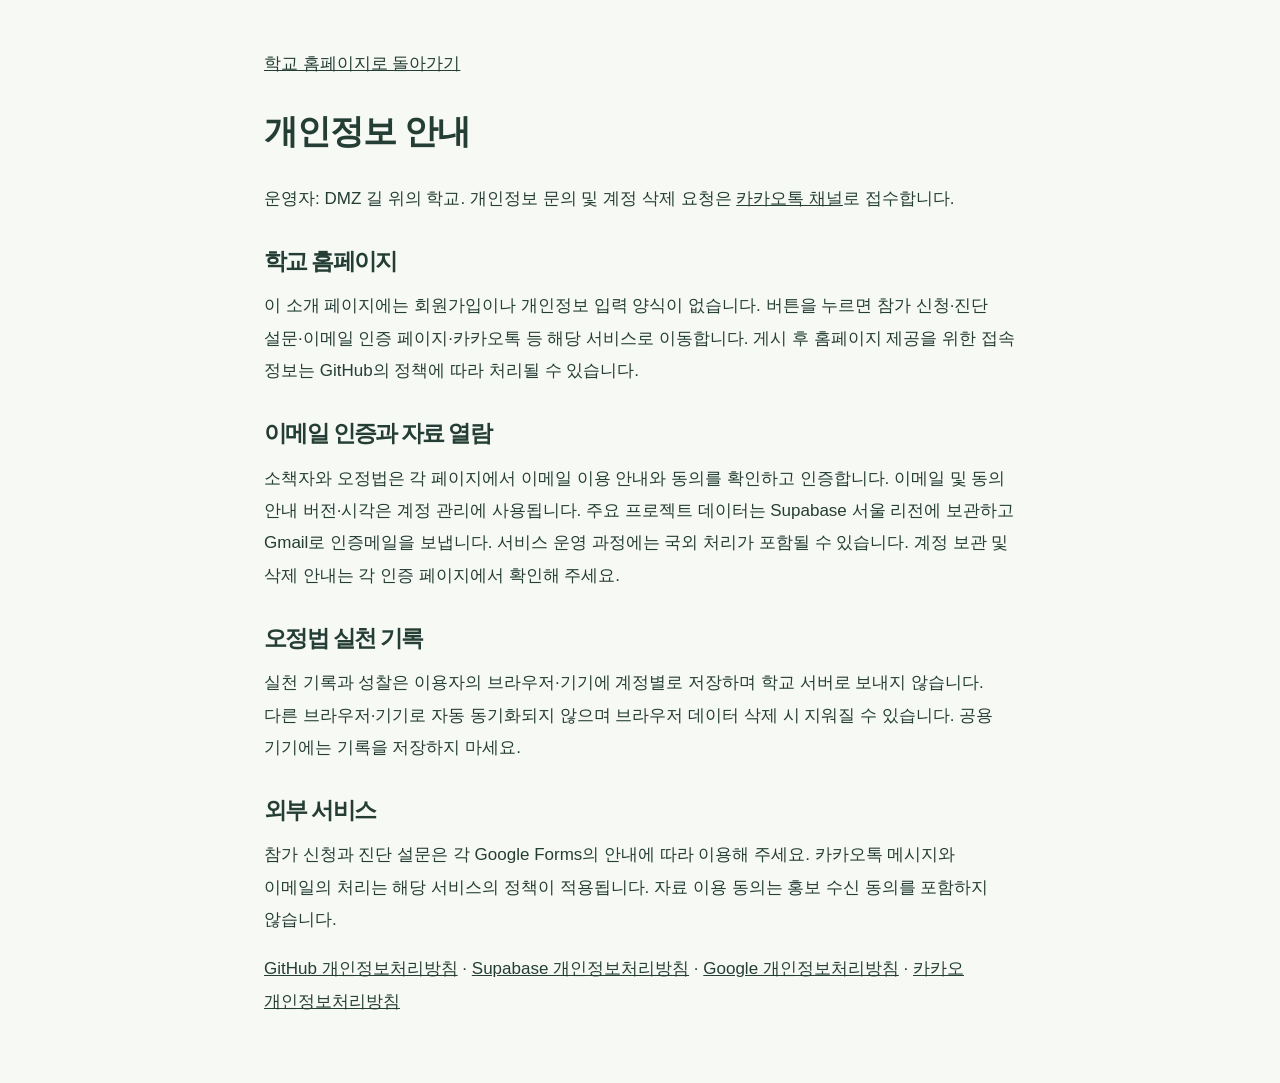
==== privacy.html @ 2d220b25 "DMZ 길 위의 학교 홈페이지 게시" ====
<!doctype html><html lang="ko"><head><meta charset="utf-8"><meta name="viewport" content="width=device-width,initial-scale=1"><title>개인정보 안내 | DMZ 길 위의 학교</title><link rel="stylesheet" href="style.css"><link rel="stylesheet" href="privacy.css"></head><body><main class="privacy"><a href="index.html">학교 홈페이지로 돌아가기</a><h1>개인정보 안내</h1><p>운영자: DMZ 길 위의 학교. 개인정보 문의 및 계정 삭제 요청은 <a href="https://pf.kakao.com/_qJvMX/chat" target="_blank" rel="noopener noreferrer">카카오톡 채널</a>로 접수합니다.</p><h2>학교 홈페이지</h2><p>이 소개 페이지에는 회원가입이나 개인정보 입력 양식이 없습니다. 버튼을 누르면 참가 신청·진단 설문·이메일 인증 페이지·카카오톡 등 해당 서비스로 이동합니다. 게시 후 홈페이지 제공을 위한 접속 정보는 GitHub의 정책에 따라 처리될 수 있습니다.</p><h2>이메일 인증과 자료 열람</h2><p>소책자와 오정법은 각 페이지에서 이메일 이용 안내와 동의를 확인하고 인증합니다. 이메일 및 동의 안내 버전·시각은 계정 관리에 사용됩니다. 주요 프로젝트 데이터는 Supabase 서울 리전에 보관하고 Gmail로 인증메일을 보냅니다. 서비스 운영 과정에는 국외 처리가 포함될 수 있습니다. 계정 보관 및 삭제 안내는 각 인증 페이지에서 확인해 주세요.</p><h2>오정법 실천 기록</h2><p>실천 기록과 성찰은 이용자의 브라우저·기기에 계정별로 저장하며 학교 서버로 보내지 않습니다. 다른 브라우저·기기로 자동 동기화되지 않으며 브라우저 데이터 삭제 시 지워질 수 있습니다. 공용 기기에는 기록을 저장하지 마세요.</p><h2>외부 서비스</h2><p>참가 신청과 진단 설문은 각 Google Forms의 안내에 따라 이용해 주세요. 카카오톡 메시지와 이메일의 처리는 해당 서비스의 정책이 적용됩니다. 자료 이용 동의는 홍보 수신 동의를 포함하지 않습니다.</p><p><a href="https://docs.github.com/en/site-policy/privacy-policies/github-general-privacy-statement">GitHub 개인정보처리방침</a> · <a href="https://supabase.com/privacy">Supabase 개인정보처리방침</a> · <a href="https://policies.google.com/privacy?hl=ko">Google 개인정보처리방침</a> · <a href="https://privacy.kakao.com/policy?lang=ko">카카오 개인정보처리방침</a></p></main></body></html>
---- style.css ----
:root{--ink:#243e35;--green:#254d3e;--muted:#66736b;--cream:#f7f6ee;--line:#dce1d7;--orange:#c96d34;--white:#fff;--sans:"Pretendard","Noto Sans KR","Malgun Gothic",sans-serif}*{box-sizing:border-box}html{scroll-behavior:smooth;scroll-padding-top:100px}body{margin:0;color:var(--ink);background:white;font-family:var(--sans);font-size:16px;line-height:1.8;word-break:keep-all}a{color:inherit;text-decoration:none}button{font:inherit}img{max-width:100%;height:auto}a,button,summary{-webkit-tap-highlight-color:transparent}a:focus-visible,button:focus-visible,summary:focus-visible{outline:3px solid #d67e3f;outline-offset:6px}::selection{background:#e1e9bc}.wrap{width:min(1180px,calc(100% - 96px));margin:auto}.skip{position:fixed;top:-100px;z-index:100;background:white;padding:12px}.skip:focus{top:10px}.header{position:sticky;top:0;z-index:20;background:rgba(255,255,255,.97);border-bottom:1px solid #e8e9e1}.header-inner{height:90px;display:flex;align-items:center;gap:30px}.brand{display:flex;align-items:center;gap:11px;line-height:1.25;flex-shrink:0}.brand img{width:48px;height:48px;object-fit:contain}.brand small{display:block;font-size:10px;letter-spacing:2px;font-weight:700;margin-bottom:4px}.brand b{font-size:20px;letter-spacing:-1px}.header nav{margin-left:auto;display:flex;gap:29px;font-size:14px;font-weight:600}.header nav a:hover{color:var(--orange)}.button{display:inline-flex;align-items:center;justify-content:center;gap:36px;background:var(--green);color:white;padding:16px 24px;border:1px solid var(--green);font-weight:700;font-size:15px;transition:background .2s,transform .2s;border-radius:3px}.button:hover{background:#35634e;transform:translateY(-2px)}.button span{font-size:20px;line-height:1}.button.small{font-size:13px;padding:11px 16px;gap:20px}.menu-toggle{display:none}.hero{background:var(--cream);overflow:hidden}.hero-grid{display:grid;grid-template-columns:1.15fr 1fr;align-items:center;gap:35px;min-height:700px;padding-top:65px;padding-bottom:60px}.eyebrow{font-size:11px;letter-spacing:2.1px;font-weight:750;margin:0 0 28px;display:flex;align-items:center;gap:10px}.dot{width:7px;height:7px;background:var(--orange);border-radius:50%}h1,h2,h3,h4,p{margin-top:0}h1{font-size:clamp(42px,4.4vw,64px);line-height:1.25;letter-spacing:-3px;font-weight:800;margin-bottom:27px}em{font-style:normal;color:var(--orange)}.hero-sub{font-size:21px;font-weight:700;margin-bottom:12px;letter-spacing:-.6px}.lead{color:var(--muted);font-size:16px;line-height:1.9}.actions{display:flex;align-items:center;gap:30px;margin-top:30px}.text-link{font-size:14px;font-weight:700;display:inline-flex;gap:26px;align-items:center;border-bottom:1px solid currentColor;padding-bottom:5px}.text-link:hover{color:var(--orange)}.hero-note{display:flex;gap:14px;align-items:center;font-size:11px;letter-spacing:.4px;color:#6b786e;margin-top:32px}.hero-note i{width:3px;height:3px;border-radius:50%;background:#97a38c}.hero-art{position:relative;margin:0;padding:20px 0;isolation:isolate}.logo-disc{background:#fff;border-radius:50%;padding:26px;box-shadow:0 24px 65px #294e3510;position:relative;overflow:hidden}.logo-disc img{display:block;width:100%;border-radius:50%}.orbit{position:absolute;z-index:-1;border:1px solid #d9dfd0;border-radius:50%;inset:-15px}.orbit-two{inset:-45px;border-style:dashed;border-color:#dde3d5}.hero-art figcaption{display:flex;justify-content:center;gap:16px;align-items:center;font-size:12px;letter-spacing:.8px;margin-top:26px}.north{font-size:30px;color:var(--orange)}.hero-bottom{border-top:1px solid var(--line);display:flex;justify-content:space-between;padding:22px 0;font-size:12px;letter-spacing:1px}.hero-bottom a{display:flex;gap:35px}.section{padding:110px 0}.split{display:grid;grid-template-columns:1fr 1fr;gap:90px}h2{font-size:39px;line-height:1.45;letter-spacing:-1.7px;margin:0;font-weight:750}.prose{padding-top:44px;color:var(--muted)}.prose p{margin-bottom:24px}.prose .large{font-size:22px;line-height:1.7;font-weight:600;color:var(--ink);letter-spacing:-.6px}.prose .text-link{color:var(--green);margin-top:10px}.values{background:#edf1e8}.section-head{display:flex;align-items:flex-end;justify-content:space-between;gap:50px;margin-bottom:55px}.section-head>p{margin:0 0 5px;color:var(--muted);font-size:15px}.value-grid{display:grid;grid-template-columns:repeat(4,1fr);border-top:1px solid #aab9a9}.value-grid article{padding:28px 24px 8px 0;position:relative}.value-grid article+article{border-left:1px solid #d0d9cb;padding-left:24px}.number{font-size:12px;color:#7f907d;font-family:monospace}.value-mark{display:block;font-size:50px;line-height:1.3;color:#759473;margin:25px 0 12px}.value-grid h3{font-size:29px;margin-bottom:0}.en{font-size:10px;letter-spacing:1.5px;color:#788772;margin-bottom:28px}.value-grid h4{font-size:15px;margin-bottom:12px}.value-grid article>p:last-child{font-size:14px;color:#62715f;line-height:1.9;margin:0}.story-grid{display:grid;grid-template-columns:1.07fr 1fr;gap:78px;align-items:center}.video-block video{width:100%;aspect-ratio:16/10;object-fit:contain;display:block;background:#152b23;border-radius:3px}.video-block>p{display:flex;justify-content:space-between;color:#7a857b;font-size:11px;border-bottom:1px solid var(--line);padding:15px 0}.story-intro{color:var(--muted);margin:25px 0}.learning-steps{list-style:none;margin:30px 0 0;padding:0}.learning-steps li{display:flex;align-items:baseline;gap:25px;padding:16px 0;border-top:1px solid var(--line)}.learning-steps span{font-size:17px;font-weight:750;flex-shrink:0}.learning-steps p{font-size:14px;color:var(--muted);margin:0}.library{background:var(--cream)}.book-feature{display:grid;grid-template-columns:.85fr 1.15fr;gap:85px;align-items:center}.book-stage{padding:40px;background:#e8e8dc;min-height:420px;text-align:center}.book-stage img{width:220px;box-shadow:12px 16px 25px #293d3628;transform:rotate(-3deg);display:block;margin:0 auto 26px}.book-caption{font-size:11px;letter-spacing:1px;color:#75816e}.book-copy .eyebrow{letter-spacing:1px;color:var(--orange);margin-bottom:16px}.book-copy h3{font-size:29px;line-height:1.6;letter-spacing:-1px;margin:0 0 13px}.author{font-size:12px;color:#6a756b}.book-copy>p:not(.eyebrow):not(.author){font-size:15px;color:var(--muted);margin:25px 0}.book-chapters{display:flex;gap:9px}.book-chapters span{border:1px solid #d8decd;border-radius:20px;padding:3px 14px;font-size:11px}.booklet{border-top:1px solid #d1d8c9;margin-top:30px;padding-top:25px;display:flex;gap:22px}.file-icon{font-size:28px;color:var(--orange)}.booklet b{font-size:16px}.booklet p{font-size:13px;color:var(--muted);margin:6px 0 14px}.booklet .text-link{font-size:12px}.practice-grid{display:grid;grid-template-columns:1fr 1fr;gap:24px}.practice-card{display:block;border:1px solid var(--line);padding:35px 40px;background:#f8f9f4;transition:transform .2s,border-color .2s}.practice-card:hover{transform:translateY(-5px);border-color:var(--green)}.card-label{display:flex;justify-content:space-between;font-size:11px;letter-spacing:1px;margin-bottom:30px;color:#74826d}.card-label span{font-size:22px}.practice-card h3{font-size:31px;line-height:1.4;letter-spacing:-1px;margin-bottom:20px}.practice-card p{color:var(--muted);font-size:14px;max-width:330px;margin-bottom:30px}.card-bottom{display:flex;justify-content:space-between;font-size:13px;border-top:1px solid var(--line);padding-top:20px}.tracker{background:#f4f0e8}.faq{padding-top:20px}.faq h2{margin-bottom:30px}.faq .eyebrow{font-size:10px}.faq-list details{border-bottom:1px solid var(--line);padding:22px 0}.faq-list details:first-child{border-top:1px solid var(--line)}summary{list-style:none;cursor:pointer;display:flex;justify-content:space-between;gap:20px;font-size:15px;font-weight:650}summary::-webkit-details-marker{display:none}summary span{font-size:21px;line-height:1.2;color:#7e897a}details[open] summary span{transform:rotate(45deg)}details p{font-size:14px;color:var(--muted);margin:18px 0 5px}details>a{font-size:13px;text-decoration:underline}.join{background:var(--green);color:white;text-align:center;padding:90px 0}.join .eyebrow{justify-content:center;color:#b7cbb4;font-size:10px}.join h2{font-size:42px;line-height:1.45}.join p:not(.eyebrow){color:#c6d3c4;margin:24px 0}.join .actions{justify-content:center}.button.light{background:#f2f2db;color:var(--green);border-color:#f2f2db}.button.outline{border-color:#92ac97;background:transparent}.button.outline:hover{background:#35634e}footer{background:#f9faf7;padding:58px 0 0}.footer-top{display:grid;grid-template-columns:2fr 1fr 1fr;gap:45px;padding-bottom:45px}.footer-top>div>p:not(.footer-label){font-size:12px;color:#7c867c;margin:22px 0}.footer-label{font-size:12px;font-weight:700;margin-bottom:20px}.footer-top>div>a:not(.brand){display:block;font-size:12px;color:#6e7a6d;line-height:2.5}.footer-bottom{border-top:1px solid var(--line);padding:24px 0;font-size:10px;color:#869080;display:flex;justify-content:space-between}
@media(min-width:1600px){.hero-grid{min-height:770px}}
@media(max-width:1050px){.wrap{width:calc(100% - 64px)}.header nav{gap:16px;font-size:12px}.header-inner{gap:20px}.hero-grid{gap:40px;min-height:650px}h1{font-size:49px}.hero-art .orbit-two{inset:-25px}.hero-sub{font-size:18px}.hero .lead{font-size:14px}.split{gap:45px}.story-grid{gap:42px}h2{font-size:33px}.value-grid article{padding-right:15px}.value-grid article+article{padding-left:15px}.value-grid h4{font-size:13px}.book-feature{gap:45px}.section{padding:85px 0}.faq{padding-top:10px}}
@media(max-width:760px){.wrap{width:calc(100% - 40px)}.header-inner{height:74px;gap:14px}.brand img{width:40px;height:40px}.brand b{font-size:17px}.brand small{font-size:8px}.header .button.small{margin-left:auto;padding:9px 12px;font-size:11px;gap:12px}.menu-toggle{display:flex;border:0;background:none;width:30px;height:36px;flex-direction:column;justify-content:center;gap:6px;padding:4px}.menu-toggle span{height:1px;width:22px;background:var(--green)}.header nav{display:none;position:absolute;top:74px;left:0;right:0;background:white;padding:22px 25px;flex-direction:column;border-bottom:1px solid var(--line);gap:20px;font-size:15px}.header nav.open{display:flex}.hero-grid{grid-template-columns:1fr;padding:45px 0 32px;gap:55px}.hero .eyebrow{font-size:9px;letter-spacing:1.6px;margin-bottom:24px}h1{font-size:44px;letter-spacing:-2.1px}.hero-sub{font-size:18px}.hero .lead{font-size:14px}.actions{gap:22px}.button{padding:14px 18px;font-size:13px;gap:25px}.hero-note{margin-top:26px}.hero-art{width:min(80%,350px);margin:0 auto 12px;padding:0}.logo-disc{padding:18px}.hero-art .orbit-one{inset:-10px}.hero-art .orbit-two{inset:-25px}.hero-art figcaption{margin-top:18px;font-size:10px}.hero-bottom{font-size:10px;letter-spacing:0}.hero-bottom a{gap:12px}.section{padding:65px 0}.split,.story-grid,.book-feature{grid-template-columns:1fr;gap:32px}h2{font-size:31px;line-height:1.45}.eyebrow{font-size:10px;margin-bottom:22px}.prose{padding:0}.prose .large{font-size:19px}.prose>p{font-size:14px}.section-head{display:block;margin-bottom:34px}.section-head>p{font-size:13px;margin-top:22px}.value-grid{grid-template-columns:1fr 1fr}.value-grid article{padding:22px 18px 28px 0}.value-grid article+article{padding-left:18px}.value-grid article:nth-child(3){border-left:0;padding-left:0;border-top:1px solid #c7d2c0}.value-grid article:nth-child(4){border-top:1px solid #c7d2c0}.value-mark{font-size:40px;margin:14px 0 8px}.value-grid h3{font-size:25px}.value-grid h4{font-size:13px;min-height:23px}.value-grid article>p:last-child{font-size:12px}.en{margin-bottom:18px;font-size:9px}.story-grid>div:last-child{grid-row:1}.story-intro{font-size:14px}.video-block>p{font-size:10px}.book-stage{min-height:0;padding:32px}.book-stage img{width:180px}.book-copy h3{font-size:25px}.book-copy>p:not(.eyebrow):not(.author){font-size:14px}.booklet b{font-size:14px}.practice-grid{grid-template-columns:1fr}.practice-card{padding:28px}.practice-card h3{font-size:29px}.faq{padding-top:0}.faq-list details{padding:19px 0}summary{font-size:14px}.join{padding:65px 0}.join h2{font-size:30px}.join p:not(.eyebrow){font-size:14px}.join .actions{gap:12px;flex-wrap:wrap}.footer-top{grid-template-columns:1fr 1fr;gap:25px}.footer-top>div:first-child{grid-column:1/-1}.footer-top>div>p:not(.footer-label){margin-bottom:0}footer{padding-top:40px}.desktop{display:none}}
@media(prefers-reduced-motion:reduce){html{scroll-behavior:auto}*,*:before,*:after{transition:none!important}}

/* Education programs and long-term vision */
.programs{background:#f7f9f5}.course-feature{display:grid;grid-template-columns:.9fr 1.1fr;gap:64px;background:white;padding:48px;border:1px solid var(--line)}.course-tag{font-size:14px;color:var(--orange);font-weight:700}.course-feature h3{font-size:34px;line-height:1.5;margin:20px 0}.course-feature p{font-size:16px;color:var(--muted)}.course-note{font-size:14px!important;color:#657260}.curriculum{margin:0;padding-left:28px}.curriculum li{padding:12px 0 12px 8px;border-bottom:1px solid var(--line);font-size:16px}.curriculum li:first-child{padding-top:0}.curriculum li::marker{color:var(--orange);font-weight:700}.curriculum span{display:block;font-size:14px;color:var(--muted);margin-top:3px}.field-learning{margin-top:60px}.field-learning h3,.pathway h3{font-size:25px;letter-spacing:-.7px}.field-learning>p,.pathway>p{font-size:16px;color:var(--muted)}.field-grid{display:grid;grid-template-columns:repeat(4,1fr);gap:22px;margin:30px 0 45px}.field-grid article{border-top:2px solid #7c9b78;padding-top:22px}.field-grid h4{font-size:20px;margin-bottom:8px}.field-grid p{font-size:16px;color:var(--orange);margin-bottom:12px}.field-grid span{font-size:16px;color:var(--muted)}.pathway{border-top:1px solid var(--line);padding-top:30px}.vision{background:#254d3e;color:#fff}.vision h2 em{color:#f3c080}.vision-lead{font-size:18px;max-width:800px;margin:28px 0 45px;color:#d9e3d5}.dmz-meanings{display:grid;grid-template-columns:repeat(3,1fr);gap:30px;padding-bottom:45px;border-bottom:1px solid #5c7967}.dmz-meanings h3{font-size:17px;color:#f3c080;overflow-wrap:anywhere}.dmz-meanings b{font-size:19px}.dmz-meanings p{font-size:16px;color:#d9e3d5;margin:15px 0 0}.vision-roadmap{display:grid;grid-template-columns:repeat(4,1fr);gap:28px;margin-top:45px}.vision-roadmap span{font-size:14px;color:#d8c399}.vision-roadmap h3{font-size:21px;margin:12px 0}.vision-roadmap p{font-size:16px;color:#d9e3d5}.vision-note{font-size:14px;color:#d4dfd1;margin-top:24px}.vision blockquote{font-size:30px;line-height:1.6;margin:48px 0 0;padding-top:40px;border-top:1px solid #5c7967;font-weight:650}.header nav{gap:18px}.header nav a{white-space:nowrap}
@media(max-width:1050px){.course-feature{padding:30px;gap:30px}.vision-roadmap{grid-template-columns:1fr 1fr}.header nav{gap:12px}.header-inner{gap:16px}}
@media(max-width:760px){.course-feature{grid-template-columns:1fr;padding:25px;gap:32px}.course-feature h3{font-size:28px}.field-grid{grid-template-columns:1fr 1fr;gap:25px}.dmz-meanings,.vision-roadmap{grid-template-columns:1fr}.dmz-meanings{gap:28px}.vision-roadmap{gap:18px}.vision-roadmap>div{border-bottom:1px solid #5c7967;padding-bottom:15px}.vision blockquote{font-size:24px}.vision-lead{font-size:16px}.header nav{gap:18px}}

.course-feature .course-contact-note{font-size:15px;margin:14px 0 0;color:var(--muted)}.faq-contact-actions{display:flex;align-items:center;flex-wrap:wrap;gap:16px;margin:20px 0 8px}.faq-contact-actions .channel-add{background:#fee500;border-color:#fee500;color:#191919;font-size:15px;padding:12px 18px}.faq-contact-actions .channel-add:hover{background:#f2da00;border-color:#f2da00}.faq-contact-actions .text-link{font-size:14px}

.program-intro{font-size:19px;line-height:1.95;max-width:900px;color:var(--muted);margin-bottom:42px}.program-philosophy{display:grid;grid-template-columns:1fr 1fr;gap:40px;background:#fff;border:1px solid var(--line);padding:40px}.program-philosophy h3{font-size:27px;line-height:1.5;margin:18px 0}.program-philosophy p{font-size:16px;color:var(--muted)}.program-philosophy blockquote{margin:28px 0 0;padding:20px 0 0;border-top:1px solid var(--line);font-size:18px;line-height:1.9;color:var(--green)}.program-block{margin-top:64px}.program-block>h3,.program-reflection h3,.program-inquiry h3{font-size:26px;line-height:1.5;letter-spacing:-.6px}.experience-grid{display:grid;grid-template-columns:repeat(3,1fr);gap:28px}.experience-grid article{border-top:2px solid #7c9b78;padding-top:20px}.experience-grid h4{font-size:19px;margin-bottom:12px;line-height:1.6}.experience-grid p,.program-flow>p{font-size:16px;color:var(--muted);margin-bottom:0}.program-flow ol{list-style:none;padding:0;display:flex;flex-wrap:wrap;gap:10px 12px;counter-reset:learning-flow}.program-flow li{counter-increment:learning-flow;border:1px solid var(--line);background:white;border-radius:6px;padding:12px 16px;font-size:16px}.program-flow li::before{content:counter(learning-flow) '. ';font-weight:700;color:var(--orange)}.format-grid{display:grid;grid-template-columns:repeat(4,1fr);gap:18px}.format-grid article{padding:25px 22px;border:1px solid var(--line);background:white}.format-grid article>span{display:block;font-size:14px;color:var(--muted);margin-bottom:14px}.format-grid h4{font-size:23px;margin-bottom:4px}.format-grid b{display:block;font-size:15px;color:var(--orange);margin-bottom:18px}.format-grid p{font-size:16px;color:var(--muted);margin:18px 0 0}.format-note{margin-top:22px;line-height:1.9}.program-example{margin-top:48px;border:1px solid #bccbbb;background:white}.program-example summary{padding:25px 30px;align-items:center;font-size:21px;line-height:1.6;list-style:none}.program-example summary>span:first-child{font:inherit;color:var(--ink)}.program-example small{display:block;font-size:14px;font-weight:500;color:var(--orange);margin-bottom:6px}.program-example .example-toggle{font-size:30px;color:var(--green);flex-shrink:0}.program-example[open] .example-toggle{transform:rotate(45deg)}.example-content{padding:0 30px 30px}.example-content>p{font-size:16px;color:var(--muted)}.week-list{list-style:none;padding:0;margin:25px 0}.week-list li{display:grid;grid-template-columns:1fr 1.15fr;gap:32px;border-top:1px solid var(--line);padding:24px 0}.week-list li span{font-size:14px;color:var(--orange)}.week-list h4{font-size:20px;line-height:1.6;margin:8px 0 0}.week-list p{font-size:16px;color:var(--muted);margin:0}.program-reflection{margin-top:45px;padding:32px;background:#eaf0e5}.program-reflection h3{font-size:22px}.program-reflection p{font-size:19px;line-height:2.1;margin:0}.program-inquiry{display:flex;align-items:center;justify-content:space-between;gap:30px;margin-top:48px;padding-top:35px;border-top:1px solid var(--line)}.program-inquiry p{color:var(--muted);font-size:16px;margin-bottom:12px}.program-inquiry .button{flex-shrink:0}.program-inquiry .course-contact-note{font-size:14px;margin:0}
@media(max-width:1050px){.format-grid{grid-template-columns:repeat(2,1fr)}.program-philosophy{padding:30px;gap:30px}}
@media(max-width:760px){.program-intro{font-size:17px}.program-philosophy{grid-template-columns:1fr;padding:24px;gap:30px}.program-philosophy h3{font-size:24px}.program-block{margin-top:45px}.program-block>h3,.program-inquiry h3{font-size:24px}.experience-grid{grid-template-columns:1fr;gap:25px}.format-grid{grid-template-columns:1fr}.program-example summary{padding:22px;font-size:19px;gap:15px}.example-content{padding:0 22px 22px}.week-list li{grid-template-columns:1fr;gap:12px}.program-reflection{padding:24px}.program-reflection p{font-size:17px}.program-inquiry{align-items:flex-start;flex-direction:column}.program-inquiry .button{width:100%}}
---- privacy.css ----
body{background:#f7f9f5}.privacy{max-width:800px;margin:auto;padding:48px 24px;font-size:17px;line-height:1.9}.privacy h1{font-size:34px;letter-spacing:-1px;margin:30px 0}.privacy h2{font-size:23px;margin:30px 0 12px}.privacy a{text-decoration:underline;overflow-wrap:anywhere}
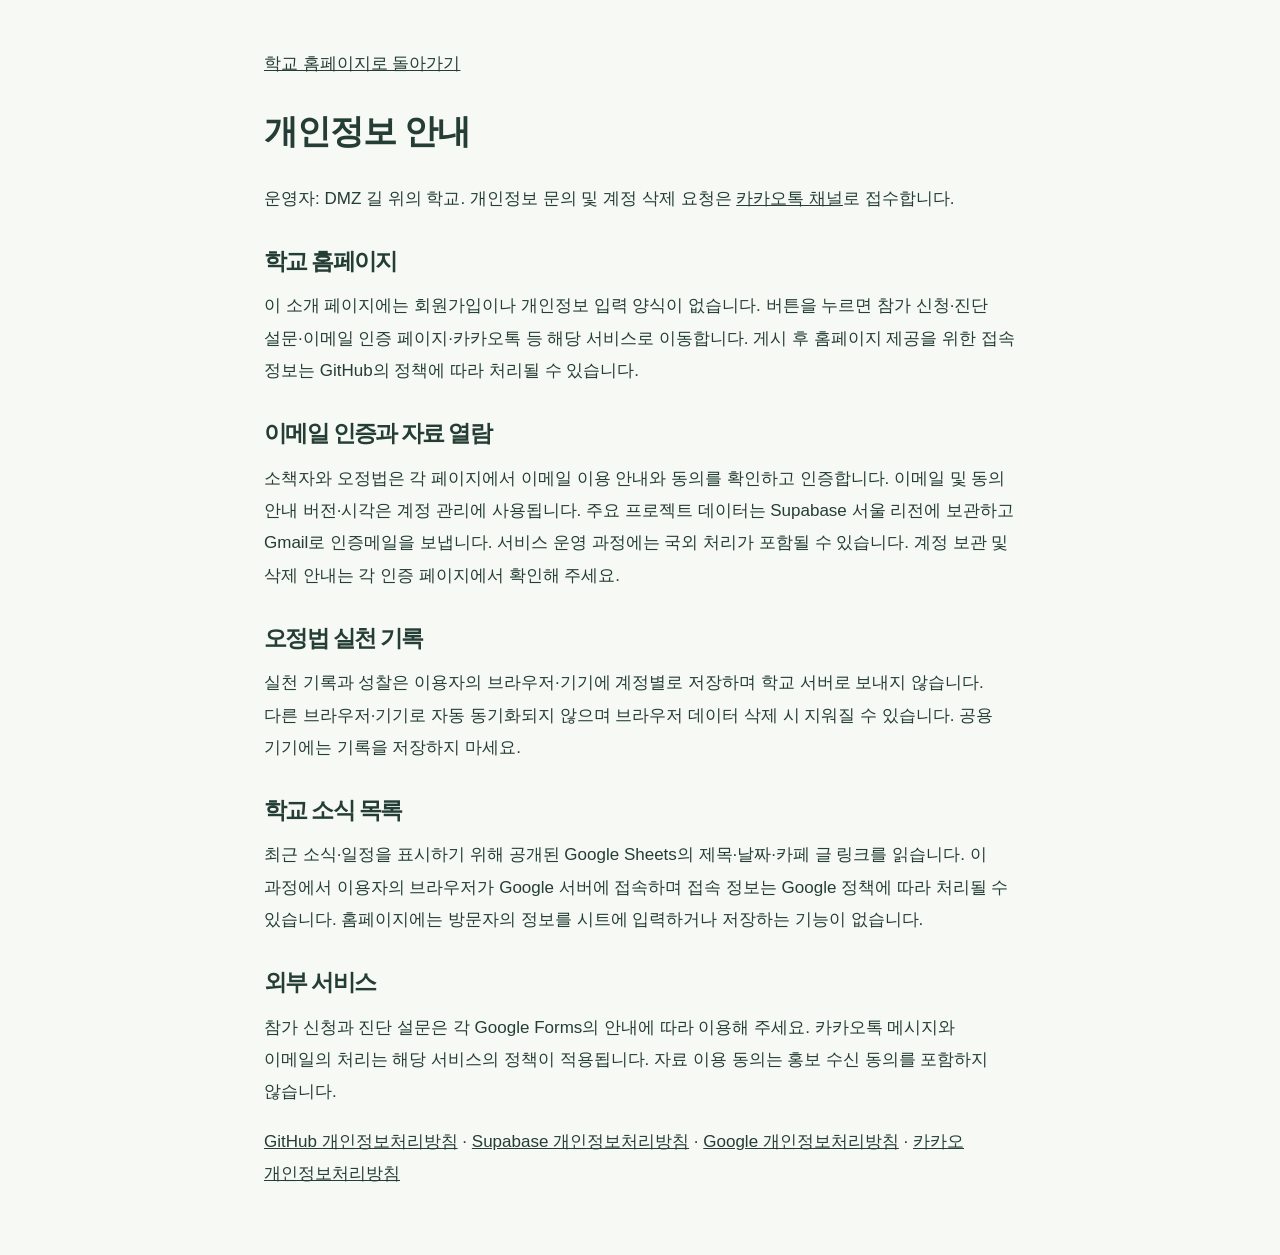
==== commit e215cace: "Add files via upload" ====
--- a/privacy.html
+++ b/privacy.html
@@ -1 +1 @@
-<!doctype html><html lang="ko"><head><meta charset="utf-8"><meta name="viewport" content="width=device-width,initial-scale=1"><title>개인정보 안내 | DMZ 길 위의 학교</title><link rel="stylesheet" href="style.css"><link rel="stylesheet" href="privacy.css"></head><body><main class="privacy"><a href="index.html">학교 홈페이지로 돌아가기</a><h1>개인정보 안내</h1><p>운영자: DMZ 길 위의 학교. 개인정보 문의 및 계정 삭제 요청은 <a href="https://pf.kakao.com/_qJvMX/chat" target="_blank" rel="noopener noreferrer">카카오톡 채널</a>로 접수합니다.</p><h2>학교 홈페이지</h2><p>이 소개 페이지에는 회원가입이나 개인정보 입력 양식이 없습니다. 버튼을 누르면 참가 신청·진단 설문·이메일 인증 페이지·카카오톡 등 해당 서비스로 이동합니다. 게시 후 홈페이지 제공을 위한 접속 정보는 GitHub의 정책에 따라 처리될 수 있습니다.</p><h2>이메일 인증과 자료 열람</h2><p>소책자와 오정법은 각 페이지에서 이메일 이용 안내와 동의를 확인하고 인증합니다. 이메일 및 동의 안내 버전·시각은 계정 관리에 사용됩니다. 주요 프로젝트 데이터는 Supabase 서울 리전에 보관하고 Gmail로 인증메일을 보냅니다. 서비스 운영 과정에는 국외 처리가 포함될 수 있습니다. 계정 보관 및 삭제 안내는 각 인증 페이지에서 확인해 주세요.</p><h2>오정법 실천 기록</h2><p>실천 기록과 성찰은 이용자의 브라우저·기기에 계정별로 저장하며 학교 서버로 보내지 않습니다. 다른 브라우저·기기로 자동 동기화되지 않으며 브라우저 데이터 삭제 시 지워질 수 있습니다. 공용 기기에는 기록을 저장하지 마세요.</p><h2>외부 서비스</h2><p>참가 신청과 진단 설문은 각 Google Forms의 안내에 따라 이용해 주세요. 카카오톡 메시지와 이메일의 처리는 해당 서비스의 정책이 적용됩니다. 자료 이용 동의는 홍보 수신 동의를 포함하지 않습니다.</p><p><a href="https://docs.github.com/en/site-policy/privacy-policies/github-general-privacy-statement">GitHub 개인정보처리방침</a> · <a href="https://supabase.com/privacy">Supabase 개인정보처리방침</a> · <a href="https://policies.google.com/privacy?hl=ko">Google 개인정보처리방침</a> · <a href="https://privacy.kakao.com/policy?lang=ko">카카오 개인정보처리방침</a></p></main></body></html>+<!doctype html><html lang="ko"><head><meta charset="utf-8"><meta name="viewport" content="width=device-width,initial-scale=1"><title>개인정보 안내 | DMZ 길 위의 학교</title><link rel="stylesheet" href="style.css"><link rel="stylesheet" href="privacy.css"></head><body><main class="privacy"><a href="index.html">학교 홈페이지로 돌아가기</a><h1>개인정보 안내</h1><p>운영자: DMZ 길 위의 학교. 개인정보 문의 및 계정 삭제 요청은 <a href="https://pf.kakao.com/_qJvMX/chat" target="_blank" rel="noopener noreferrer">카카오톡 채널</a>로 접수합니다.</p><h2>학교 홈페이지</h2><p>이 소개 페이지에는 회원가입이나 개인정보 입력 양식이 없습니다. 버튼을 누르면 참가 신청·진단 설문·이메일 인증 페이지·카카오톡 등 해당 서비스로 이동합니다. 게시 후 홈페이지 제공을 위한 접속 정보는 GitHub의 정책에 따라 처리될 수 있습니다.</p><h2>이메일 인증과 자료 열람</h2><p>소책자와 오정법은 각 페이지에서 이메일 이용 안내와 동의를 확인하고 인증합니다. 이메일 및 동의 안내 버전·시각은 계정 관리에 사용됩니다. 주요 프로젝트 데이터는 Supabase 서울 리전에 보관하고 Gmail로 인증메일을 보냅니다. 서비스 운영 과정에는 국외 처리가 포함될 수 있습니다. 계정 보관 및 삭제 안내는 각 인증 페이지에서 확인해 주세요.</p><h2>오정법 실천 기록</h2><p>실천 기록과 성찰은 이용자의 브라우저·기기에 계정별로 저장하며 학교 서버로 보내지 않습니다. 다른 브라우저·기기로 자동 동기화되지 않으며 브라우저 데이터 삭제 시 지워질 수 있습니다. 공용 기기에는 기록을 저장하지 마세요.</p><h2>학교 소식 목록</h2><p>최근 소식·일정을 표시하기 위해 공개된 Google Sheets의 제목·날짜·카페 글 링크를 읽습니다. 이 과정에서 이용자의 브라우저가 Google 서버에 접속하며 접속 정보는 Google 정책에 따라 처리될 수 있습니다. 홈페이지에는 방문자의 정보를 시트에 입력하거나 저장하는 기능이 없습니다.</p><h2>외부 서비스</h2><p>참가 신청과 진단 설문은 각 Google Forms의 안내에 따라 이용해 주세요. 카카오톡 메시지와 이메일의 처리는 해당 서비스의 정책이 적용됩니다. 자료 이용 동의는 홍보 수신 동의를 포함하지 않습니다.</p><p><a href="https://docs.github.com/en/site-policy/privacy-policies/github-general-privacy-statement">GitHub 개인정보처리방침</a> · <a href="https://supabase.com/privacy">Supabase 개인정보처리방침</a> · <a href="https://policies.google.com/privacy?hl=ko">Google 개인정보처리방침</a> · <a href="https://privacy.kakao.com/policy?lang=ko">카카오 개인정보처리방침</a></p></main></body></html>
--- a/style.css
+++ b/style.css
@@ -14,3 +14,20 @@
 .program-intro{font-size:19px;line-height:1.95;max-width:900px;color:var(--muted);margin-bottom:42px}.program-philosophy{display:grid;grid-template-columns:1fr 1fr;gap:40px;background:#fff;border:1px solid var(--line);padding:40px}.program-philosophy h3{font-size:27px;line-height:1.5;margin:18px 0}.program-philosophy p{font-size:16px;color:var(--muted)}.program-philosophy blockquote{margin:28px 0 0;padding:20px 0 0;border-top:1px solid var(--line);font-size:18px;line-height:1.9;color:var(--green)}.program-block{margin-top:64px}.program-block>h3,.program-reflection h3,.program-inquiry h3{font-size:26px;line-height:1.5;letter-spacing:-.6px}.experience-grid{display:grid;grid-template-columns:repeat(3,1fr);gap:28px}.experience-grid article{border-top:2px solid #7c9b78;padding-top:20px}.experience-grid h4{font-size:19px;margin-bottom:12px;line-height:1.6}.experience-grid p,.program-flow>p{font-size:16px;color:var(--muted);margin-bottom:0}.program-flow ol{list-style:none;padding:0;display:flex;flex-wrap:wrap;gap:10px 12px;counter-reset:learning-flow}.program-flow li{counter-increment:learning-flow;border:1px solid var(--line);background:white;border-radius:6px;padding:12px 16px;font-size:16px}.program-flow li::before{content:counter(learning-flow) '. ';font-weight:700;color:var(--orange)}.format-grid{display:grid;grid-template-columns:repeat(4,1fr);gap:18px}.format-grid article{padding:25px 22px;border:1px solid var(--line);background:white}.format-grid article>span{display:block;font-size:14px;color:var(--muted);margin-bottom:14px}.format-grid h4{font-size:23px;margin-bottom:4px}.format-grid b{display:block;font-size:15px;color:var(--orange);margin-bottom:18px}.format-grid p{font-size:16px;color:var(--muted);margin:18px 0 0}.format-note{margin-top:22px;line-height:1.9}.program-example{margin-top:48px;border:1px solid #bccbbb;background:white}.program-example summary{padding:25px 30px;align-items:center;font-size:21px;line-height:1.6;list-style:none}.program-example summary>span:first-child{font:inherit;color:var(--ink)}.program-example small{display:block;font-size:14px;font-weight:500;color:var(--orange);margin-bottom:6px}.program-example .example-toggle{font-size:30px;color:var(--green);flex-shrink:0}.program-example[open] .example-toggle{transform:rotate(45deg)}.example-content{padding:0 30px 30px}.example-content>p{font-size:16px;color:var(--muted)}.week-list{list-style:none;padding:0;margin:25px 0}.week-list li{display:grid;grid-template-columns:1fr 1.15fr;gap:32px;border-top:1px solid var(--line);padding:24px 0}.week-list li span{font-size:14px;color:var(--orange)}.week-list h4{font-size:20px;line-height:1.6;margin:8px 0 0}.week-list p{font-size:16px;color:var(--muted);margin:0}.program-reflection{margin-top:45px;padding:32px;background:#eaf0e5}.program-reflection h3{font-size:22px}.program-reflection p{font-size:19px;line-height:2.1;margin:0}.program-inquiry{display:flex;align-items:center;justify-content:space-between;gap:30px;margin-top:48px;padding-top:35px;border-top:1px solid var(--line)}.program-inquiry p{color:var(--muted);font-size:16px;margin-bottom:12px}.program-inquiry .button{flex-shrink:0}.program-inquiry .course-contact-note{font-size:14px;margin:0}
 @media(max-width:1050px){.format-grid{grid-template-columns:repeat(2,1fr)}.program-philosophy{padding:30px;gap:30px}}
 @media(max-width:760px){.program-intro{font-size:17px}.program-philosophy{grid-template-columns:1fr;padding:24px;gap:30px}.program-philosophy h3{font-size:24px}.program-block{margin-top:45px}.program-block>h3,.program-inquiry h3{font-size:24px}.experience-grid{grid-template-columns:1fr;gap:25px}.format-grid{grid-template-columns:1fr}.program-example summary{padding:22px;font-size:19px;gap:15px}.example-content{padding:0 22px 22px}.week-list li{grid-template-columns:1fr;gap:12px}.program-reflection{padding:24px}.program-reflection p{font-size:17px}.program-inquiry{align-items:flex-start;flex-direction:column}.program-inquiry .button{width:100%}}
+
+/* COMMUNITY START */
+.community{background:#f3f5ee}.community-grid{display:grid;grid-template-columns:repeat(3,minmax(0,1fr));gap:24px}.community-card{background:#fff;border:1px solid var(--line);padding:32px;display:flex;flex-direction:column;align-items:flex-start}.community-label{font-size:12px;letter-spacing:1.3px;font-weight:700;color:var(--orange);margin-bottom:22px}.community-card h3{font-size:27px;margin:0 0 18px;line-height:1.5;letter-spacing:-.7px}.community-description{font-size:16px;line-height:1.9;color:var(--muted);margin:0 0 28px}.community-card .community-button{margin-top:auto;width:100%;font-size:16px;padding:13px 15px;min-height:48px}.community-note{font-size:14px;color:var(--muted);line-height:1.9;margin:24px 0 0}.community-channel{display:flex;align-items:center;justify-content:space-between;gap:22px;padding-top:26px;margin-top:26px;border-top:1px solid #cdd8c8}.community-channel p{font-size:16px;color:var(--muted);margin:0}.community-channel .text-link{flex-shrink:0}.visually-hidden{position:absolute;width:1px;height:1px;padding:0;margin:-1px;overflow:hidden;clip-path:inset(50%);white-space:nowrap;border:0}
+.community-resources{width:100%;margin-top:auto}.community-resources summary{list-style:none;cursor:pointer;gap:12px}.community-resources summary::-webkit-details-marker{display:none}.community-resources summary::after{content:'+';font-size:21px;line-height:1}.community-resources[open] summary::after{content:'−'}.community-resources ul{list-style:none;padding:0;margin:14px 0 0;display:grid;gap:8px}.community-resources li a{display:block;border:1px solid var(--line);padding:12px 14px;background:#f7f9f4;font-size:16px;line-height:1.6;overflow-wrap:anywhere}.community-resources li a:hover{background:#edf2e6;border-color:#7c9b78}
+@media(max-width:1050px){.community-card{padding:25px}.header nav{gap:10px}}
+@media(max-width:760px){.community-grid{grid-template-columns:1fr;gap:18px}.community-card{padding:26px}.community-card h3{font-size:25px}.community-channel{align-items:flex-start;flex-direction:column}.header nav{gap:18px}}
+/* COMMUNITY END */
+
+/* START GUIDE START */
+.start-guide{list-style:none;padding:0;margin:22px 0 0;display:flex;align-items:center;flex-wrap:wrap;gap:10px 12px;font-size:14px;font-weight:600;line-height:1.7;color:var(--green)}.start-guide li{display:flex;align-items:center;gap:12px}.start-guide li:not(:last-child)::after{content:'→';color:#7a8776;font-weight:400}.start-guide a{display:inline-flex;align-items:center;gap:5px;padding:4px 0;text-underline-offset:4px}.start-guide a:hover{text-decoration:underline}.step-number{display:inline-flex;align-items:center;justify-content:center;border:1px solid #c7d4bf;border-radius:50%;width:22px;height:22px;font-size:12px;line-height:1;background:#fff;flex-shrink:0}.program-schedule{display:flex;justify-content:space-between;align-items:center;gap:28px;padding:28px 32px;margin:0 0 36px;background:#eaf0e5;border:1px solid #ccd9c5}.program-schedule h3{font-size:22px;line-height:1.5;margin:0 0 10px}.program-schedule p{font-size:16px;color:var(--muted);margin:0;line-height:1.8}.program-schedule .button{background:#fee500;border-color:#fee500;color:#191919;flex-shrink:0;font-size:15px;padding:13px 18px}.program-schedule .button:hover{background:#f2da00;border-color:#f2da00}
+@media(max-width:760px){.start-guide{font-size:13px;gap:8px}.start-guide li{gap:8px}.step-number{width:20px;height:20px}.program-schedule{padding:24px;align-items:flex-start;flex-direction:column;gap:20px}.program-schedule .button{width:100%}}
+/* START GUIDE END */
+
+/* RECENT NEWS START */
+.recent-news{margin:0 0 32px;padding:28px 32px;background:#fff;border:1px solid var(--line)}.recent-news-head{display:flex;justify-content:space-between;align-items:center;gap:20px;margin-bottom:16px}.recent-news-head h3{font-size:25px;margin:0;letter-spacing:-.6px}.recent-news-head .text-link{font-size:15px;flex-shrink:0}.recent-news-list{list-style:none;margin:0;padding:0}.recent-news-list li+li{border-top:1px solid var(--line)}.recent-news-list a{display:flex;gap:24px;align-items:baseline;padding:18px 0;line-height:1.65}.recent-news-list time{color:var(--muted);font-size:14px;white-space:nowrap;font-variant-numeric:tabular-nums}.recent-news-list a>span:not(.visually-hidden){font-size:18px;font-weight:600;overflow-wrap:anywhere}.recent-news-list a:hover>span{text-decoration:underline;text-underline-offset:4px}.recent-news-status{font-size:16px;line-height:1.9;color:var(--muted);margin:8px 0}.recent-news-retry{font:inherit;font-size:14px;border:1px solid var(--line);background:#f3f5ee;color:var(--green);padding:10px 16px;cursor:pointer;margin-top:12px}.recent-news [hidden]{display:none!important}.recent-news a:focus-visible,.recent-news-retry:focus-visible{outline:3px solid #d28b45;outline-offset:5px}
+@media(max-width:760px){.recent-news{padding:24px}.recent-news-head{align-items:flex-start;flex-direction:column;gap:8px}.recent-news-list a{flex-direction:column;gap:5px}.recent-news-head h3{font-size:23px}}
+/* RECENT NEWS END */
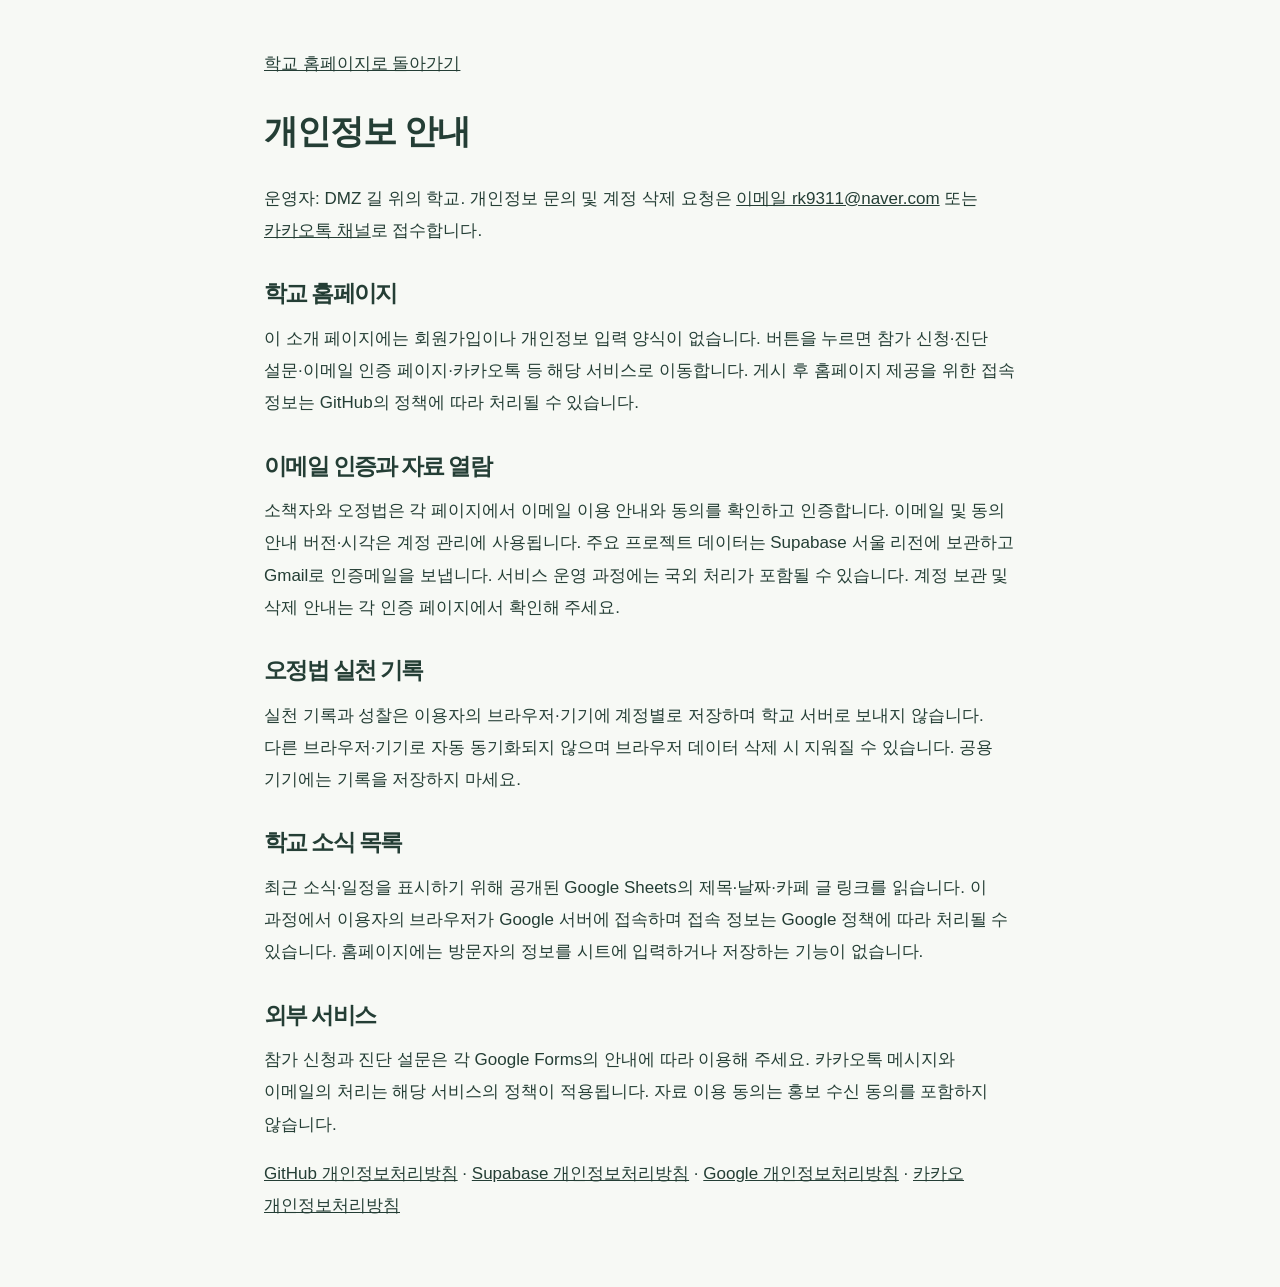
==== commit c9e902bf: "Add files via upload" ====
--- a/privacy.html
+++ b/privacy.html
@@ -1 +1 @@
-<!doctype html><html lang="ko"><head><meta charset="utf-8"><meta name="viewport" content="width=device-width,initial-scale=1"><title>개인정보 안내 | DMZ 길 위의 학교</title><link rel="stylesheet" href="style.css"><link rel="stylesheet" href="privacy.css"></head><body><main class="privacy"><a href="index.html">학교 홈페이지로 돌아가기</a><h1>개인정보 안내</h1><p>운영자: DMZ 길 위의 학교. 개인정보 문의 및 계정 삭제 요청은 <a href="https://pf.kakao.com/_qJvMX/chat" target="_blank" rel="noopener noreferrer">카카오톡 채널</a>로 접수합니다.</p><h2>학교 홈페이지</h2><p>이 소개 페이지에는 회원가입이나 개인정보 입력 양식이 없습니다. 버튼을 누르면 참가 신청·진단 설문·이메일 인증 페이지·카카오톡 등 해당 서비스로 이동합니다. 게시 후 홈페이지 제공을 위한 접속 정보는 GitHub의 정책에 따라 처리될 수 있습니다.</p><h2>이메일 인증과 자료 열람</h2><p>소책자와 오정법은 각 페이지에서 이메일 이용 안내와 동의를 확인하고 인증합니다. 이메일 및 동의 안내 버전·시각은 계정 관리에 사용됩니다. 주요 프로젝트 데이터는 Supabase 서울 리전에 보관하고 Gmail로 인증메일을 보냅니다. 서비스 운영 과정에는 국외 처리가 포함될 수 있습니다. 계정 보관 및 삭제 안내는 각 인증 페이지에서 확인해 주세요.</p><h2>오정법 실천 기록</h2><p>실천 기록과 성찰은 이용자의 브라우저·기기에 계정별로 저장하며 학교 서버로 보내지 않습니다. 다른 브라우저·기기로 자동 동기화되지 않으며 브라우저 데이터 삭제 시 지워질 수 있습니다. 공용 기기에는 기록을 저장하지 마세요.</p><h2>학교 소식 목록</h2><p>최근 소식·일정을 표시하기 위해 공개된 Google Sheets의 제목·날짜·카페 글 링크를 읽습니다. 이 과정에서 이용자의 브라우저가 Google 서버에 접속하며 접속 정보는 Google 정책에 따라 처리될 수 있습니다. 홈페이지에는 방문자의 정보를 시트에 입력하거나 저장하는 기능이 없습니다.</p><h2>외부 서비스</h2><p>참가 신청과 진단 설문은 각 Google Forms의 안내에 따라 이용해 주세요. 카카오톡 메시지와 이메일의 처리는 해당 서비스의 정책이 적용됩니다. 자료 이용 동의는 홍보 수신 동의를 포함하지 않습니다.</p><p><a href="https://docs.github.com/en/site-policy/privacy-policies/github-general-privacy-statement">GitHub 개인정보처리방침</a> · <a href="https://supabase.com/privacy">Supabase 개인정보처리방침</a> · <a href="https://policies.google.com/privacy?hl=ko">Google 개인정보처리방침</a> · <a href="https://privacy.kakao.com/policy?lang=ko">카카오 개인정보처리방침</a></p></main></body></html>+<!doctype html><html lang="ko"><head><meta charset="utf-8"><meta name="viewport" content="width=device-width,initial-scale=1"><title>개인정보 안내 | DMZ 길 위의 학교</title><link rel="stylesheet" href="style.css"><link rel="stylesheet" href="privacy.css"></head><body><main class="privacy"><a href="index.html">학교 홈페이지로 돌아가기</a><h1>개인정보 안내</h1><p>운영자: DMZ 길 위의 학교. 개인정보 문의 및 계정 삭제 요청은 <a href="mailto:rk9311@naver.com">이메일 rk9311@naver.com</a> 또는 <a href="https://pf.kakao.com/_qJvMX/chat" target="_blank" rel="noopener noreferrer">카카오톡 채널</a>로 접수합니다.</p><h2>학교 홈페이지</h2><p>이 소개 페이지에는 회원가입이나 개인정보 입력 양식이 없습니다. 버튼을 누르면 참가 신청·진단 설문·이메일 인증 페이지·카카오톡 등 해당 서비스로 이동합니다. 게시 후 홈페이지 제공을 위한 접속 정보는 GitHub의 정책에 따라 처리될 수 있습니다.</p><h2>이메일 인증과 자료 열람</h2><p>소책자와 오정법은 각 페이지에서 이메일 이용 안내와 동의를 확인하고 인증합니다. 이메일 및 동의 안내 버전·시각은 계정 관리에 사용됩니다. 주요 프로젝트 데이터는 Supabase 서울 리전에 보관하고 Gmail로 인증메일을 보냅니다. 서비스 운영 과정에는 국외 처리가 포함될 수 있습니다. 계정 보관 및 삭제 안내는 각 인증 페이지에서 확인해 주세요.</p><h2>오정법 실천 기록</h2><p>실천 기록과 성찰은 이용자의 브라우저·기기에 계정별로 저장하며 학교 서버로 보내지 않습니다. 다른 브라우저·기기로 자동 동기화되지 않으며 브라우저 데이터 삭제 시 지워질 수 있습니다. 공용 기기에는 기록을 저장하지 마세요.</p><h2>학교 소식 목록</h2><p>최근 소식·일정을 표시하기 위해 공개된 Google Sheets의 제목·날짜·카페 글 링크를 읽습니다. 이 과정에서 이용자의 브라우저가 Google 서버에 접속하며 접속 정보는 Google 정책에 따라 처리될 수 있습니다. 홈페이지에는 방문자의 정보를 시트에 입력하거나 저장하는 기능이 없습니다.</p><h2>외부 서비스</h2><p>참가 신청과 진단 설문은 각 Google Forms의 안내에 따라 이용해 주세요. 카카오톡 메시지와 이메일의 처리는 해당 서비스의 정책이 적용됩니다. 자료 이용 동의는 홍보 수신 동의를 포함하지 않습니다.</p><p><a href="https://docs.github.com/en/site-policy/privacy-policies/github-general-privacy-statement">GitHub 개인정보처리방침</a> · <a href="https://supabase.com/privacy">Supabase 개인정보처리방침</a> · <a href="https://policies.google.com/privacy?hl=ko">Google 개인정보처리방침</a> · <a href="https://privacy.kakao.com/policy?lang=ko">카카오 개인정보처리방침</a></p></main></body></html>
--- a/style.css
+++ b/style.css
@@ -31,3 +31,28 @@
 .recent-news{margin:0 0 32px;padding:28px 32px;background:#fff;border:1px solid var(--line)}.recent-news-head{display:flex;justify-content:space-between;align-items:center;gap:20px;margin-bottom:16px}.recent-news-head h3{font-size:25px;margin:0;letter-spacing:-.6px}.recent-news-head .text-link{font-size:15px;flex-shrink:0}.recent-news-list{list-style:none;margin:0;padding:0}.recent-news-list li+li{border-top:1px solid var(--line)}.recent-news-list a{display:flex;gap:24px;align-items:baseline;padding:18px 0;line-height:1.65}.recent-news-list time{color:var(--muted);font-size:14px;white-space:nowrap;font-variant-numeric:tabular-nums}.recent-news-list a>span:not(.visually-hidden){font-size:18px;font-weight:600;overflow-wrap:anywhere}.recent-news-list a:hover>span{text-decoration:underline;text-underline-offset:4px}.recent-news-status{font-size:16px;line-height:1.9;color:var(--muted);margin:8px 0}.recent-news-retry{font:inherit;font-size:14px;border:1px solid var(--line);background:#f3f5ee;color:var(--green);padding:10px 16px;cursor:pointer;margin-top:12px}.recent-news [hidden]{display:none!important}.recent-news a:focus-visible,.recent-news-retry:focus-visible{outline:3px solid #d28b45;outline-offset:5px}
 @media(max-width:760px){.recent-news{padding:24px}.recent-news-head{align-items:flex-start;flex-direction:column;gap:8px}.recent-news-list a{flex-direction:column;gap:5px}.recent-news-head h3{font-size:23px}}
 /* RECENT NEWS END */
+
+/* Local review copy, preserving the school brand. */
+.hero-definition{font-size:14px;line-height:1.8;color:var(--muted);margin:22px 0 0;max-width:38em}.hero .hero-sub{font-size:20px}.hero .hero-note{font-size:14px;letter-spacing:0}.hero h1{font-size:clamp(40px,4vw,59px);letter-spacing:-2.6px}.hero .actions{gap:20px;flex-wrap:wrap}.participation-welcome{padding:20px 22px;background:#f2f5ec;border-left:3px solid #9baf80;font-size:16px}.proposal-section{background:var(--cream)}.proposal-invitation{max-width:850px}.proposal-invitation h2{margin-bottom:24px}.proposal-invitation>p:not(.eyebrow){color:var(--muted);font-size:18px;line-height:1.9;margin-bottom:16px}.proposal-invitation>.button{margin-top:12px}.proposal-options{margin-top:48px;scroll-margin-top:120px}.proposal-options>h3{font-size:24px;margin-bottom:12px}.proposal-options-note{font-size:15px;color:var(--muted);max-width:800px;line-height:1.9;margin-bottom:24px}.proposal{border:1px solid #d4ddce;background:#fff;margin-bottom:14px;scroll-margin-top:110px}.proposal>summary{list-style:none;display:flex;justify-content:space-between;gap:22px;align-items:center;cursor:pointer;padding:26px 30px}.proposal>summary::-webkit-details-marker{display:none}.proposal>summary strong{display:block;font-size:23px;line-height:1.6;letter-spacing:-.5px}.proposal-line{display:block;font-size:16px;font-weight:400;color:var(--muted);margin-top:5px;line-height:1.8}.proposal-toggle{font-size:28px;flex-shrink:0;font-weight:400}.proposal[open] .proposal-toggle{font-size:0}.proposal[open] .proposal-toggle::after{content:'−';font-size:28px}.proposal[open]>summary{border-bottom:1px solid var(--line);background:#f4f7f0}.proposal-body{padding:30px;max-width:960px}.proposal-purpose{font-size:18px;line-height:1.9;max-width:48em}.proposal-meta{display:grid;grid-template-columns:1fr 1fr;gap:18px;background:#f6f8f3;padding:20px 24px;margin:24px 0}.proposal-meta dt{font-size:14px;font-weight:700;margin-bottom:6px}.proposal-meta dd{margin:0;font-size:16px;line-height:1.8;color:var(--muted)}.proposal-body h4{font-size:18px;margin:24px 0 12px}.proposal-body ol{padding-left:24px;line-height:1.9}.proposal-body li{padding-left:5px;margin-bottom:8px;font-size:16px}.proposal-result{border-left:3px solid #adbd89;padding:2px 0 2px 22px;margin:24px 0}.proposal-result h4{margin:0 0 8px}.proposal-result p{margin:0;line-height:1.9}.proposal-consult{display:flex;justify-content:space-between;align-items:center;gap:24px;margin-top:28px;padding-top:24px;border-top:1px solid var(--line)}.proposal-consult p{font-size:18px;font-weight:600;max-width:34em;margin:0}.proposal-consult .button{white-space:nowrap}.proposal-note{font-size:14px;line-height:1.85;color:var(--muted);margin:20px 0 0}.proposal-tool{background:#f0f5eb;padding:22px 24px;margin:24px 0}.proposal-tool p{line-height:1.9;margin-bottom:12px}.host-section{background:#fff}.host-note{font-size:14px;line-height:1.9;margin-top:20px}.practice-course-link{margin:26px 0 0}.practice .tracker p{line-height:1.9}.header nav{font-size:14px;gap:19px}.program-schedule p{max-width:48em}.program-inquiry .button{white-space:nowrap}.programs .program-intro{max-width:900px}
+@media(max-width:1050px){.header nav{gap:12px}.header-inner{gap:20px}.header .button.small{padding:10px 12px}.proposal-consult{align-items:flex-start;flex-direction:column}}
+@media(max-width:760px){.hero h1{font-size:40px;letter-spacing:-2px}.hero .hero-sub{font-size:18px}.hero .actions{align-items:flex-start;gap:18px}.hero .actions .button{width:100%;padding:15px 16px}.proposal-invitation h2{font-size:29px;letter-spacing:-1.2px}.proposal-invitation>p:not(.eyebrow){font-size:16px}.proposal-options{margin-top:34px}.proposal-options>h3{font-size:22px}.proposal>summary{padding:22px 20px;gap:12px}.proposal>summary strong{font-size:21px}.proposal-line{font-size:15px}.proposal-body{padding:24px 20px}.proposal-purpose{font-size:17px}.proposal-meta{grid-template-columns:1fr;padding:18px}.proposal-consult .button{width:100%}.proposal-tool{padding:18px}.host-section .prose{padding-top:0}.header nav{gap:18px}.hero-definition{font-size:14px}}
+
+/* HERO WALKING START */
+.hero-grid{grid-template-columns:1fr 1.12fr;gap:44px}.hero-art.hero-walking{padding:0;min-width:0}.hero-photo-frame{position:relative;aspect-ratio:4/3;overflow:hidden;border-radius:100px 8px 100px 8px;box-shadow:0 24px 54px #243e351c;background:#dfe7df}.hero-photo-frame .hero-landscape{display:block;width:100%;height:100%;object-fit:cover;object-position:68% center}.hero-logo-badge{position:absolute;left:22px;top:22px;width:clamp(82px,8.5vw,116px);aspect-ratio:1;background:#fff;border:7px solid #fff;border-radius:50%;overflow:hidden;box-shadow:0 5px 22px #172e2940}.hero-logo-badge img{display:block;width:100%;height:100%;object-fit:contain;border-radius:50%}.hero-walking figcaption{font-size:14px;line-height:1.8;letter-spacing:0;margin-top:20px;justify-content:center;color:var(--muted);text-align:center}
+@media(max-width:1050px){.hero-grid{gap:30px}.hero-photo-frame{border-radius:70px 6px 70px 6px}.hero-logo-badge{left:18px;top:18px;width:90px}}
+@media(max-width:760px){.hero-grid{grid-template-columns:1fr;gap:34px}.hero-art.hero-walking{max-width:none;width:100%}.hero-photo-frame{aspect-ratio:3/2;border-radius:62px 6px 62px 6px}.hero-photo-frame .hero-landscape{object-position:70% center}.hero-logo-badge{width:80px;left:16px;top:16px;border-width:5px}.hero-walking figcaption{font-size:14px;margin-top:16px}}
+/* HERO WALKING END */
+
+/* HOST CONTACT START */
+.host-contact{margin-top:30px;padding-top:26px;border-top:1px solid var(--line)}.host-contact h3{font-size:20px;line-height:1.6;margin:0 0 18px;letter-spacing:-.5px}.host-contact-actions{display:flex;align-items:stretch;flex-wrap:wrap;gap:12px}.host-contact-actions .button{font-size:15px;padding:13px 17px;gap:10px}.host-contact-actions .host-chat{color:#243e35;background:#fff;border-color:#9aab9c}.host-contact-actions .host-chat:hover{background:#edf3e8}.host-contact .host-email-address{font-size:16px;margin:18px 0 8px;overflow-wrap:anywhere}.host-email-address a{text-decoration:underline;text-underline-offset:4px}.host-contact .host-contact-note{font-size:14px;line-height:1.85;margin:0;color:var(--muted)}.host-section h2{font-size:34px;line-height:1.6;letter-spacing:-1.5px}
+@media(max-width:760px){.host-section h2{font-size:29px}.host-contact-actions{flex-direction:column;align-items:stretch}.host-contact-actions .button{font-size:16px}}
+/* HOST CONTACT END */
+
+
+
+
+
+/* LEARNING METHOD START */
+.learning-method{border:1px solid var(--line);margin:30px 0 38px;background:#fff}.learning-method>summary{cursor:pointer;list-style:none;padding:24px 26px;display:flex;justify-content:space-between;align-items:center;gap:20px}.learning-method>summary::-webkit-details-marker{display:none}.learning-method>summary strong{display:block;font-size:22px;line-height:1.6}.learning-method>summary small{display:block;font-size:14px;line-height:1.8;color:var(--muted);margin-top:6px}.method-toggle{font-size:28px}.learning-method[open] .method-toggle{font-size:0}.learning-method[open] .method-toggle:after{content:'−';font-size:28px}.learning-method[open]>summary{border-bottom:1px solid var(--line)}.learning-method-content{padding:26px}.learning-method-content .program-philosophy{margin-top:0}.learning-method-content .program-block:last-child{margin-bottom:0}
+@media(max-width:760px){.learning-method>summary{padding:21px 20px}.learning-method>summary strong{font-size:20px}.learning-method-content{padding:18px}.learning-method-content .program-philosophy{gap:18px}}
+/* LEARNING METHOD END */
